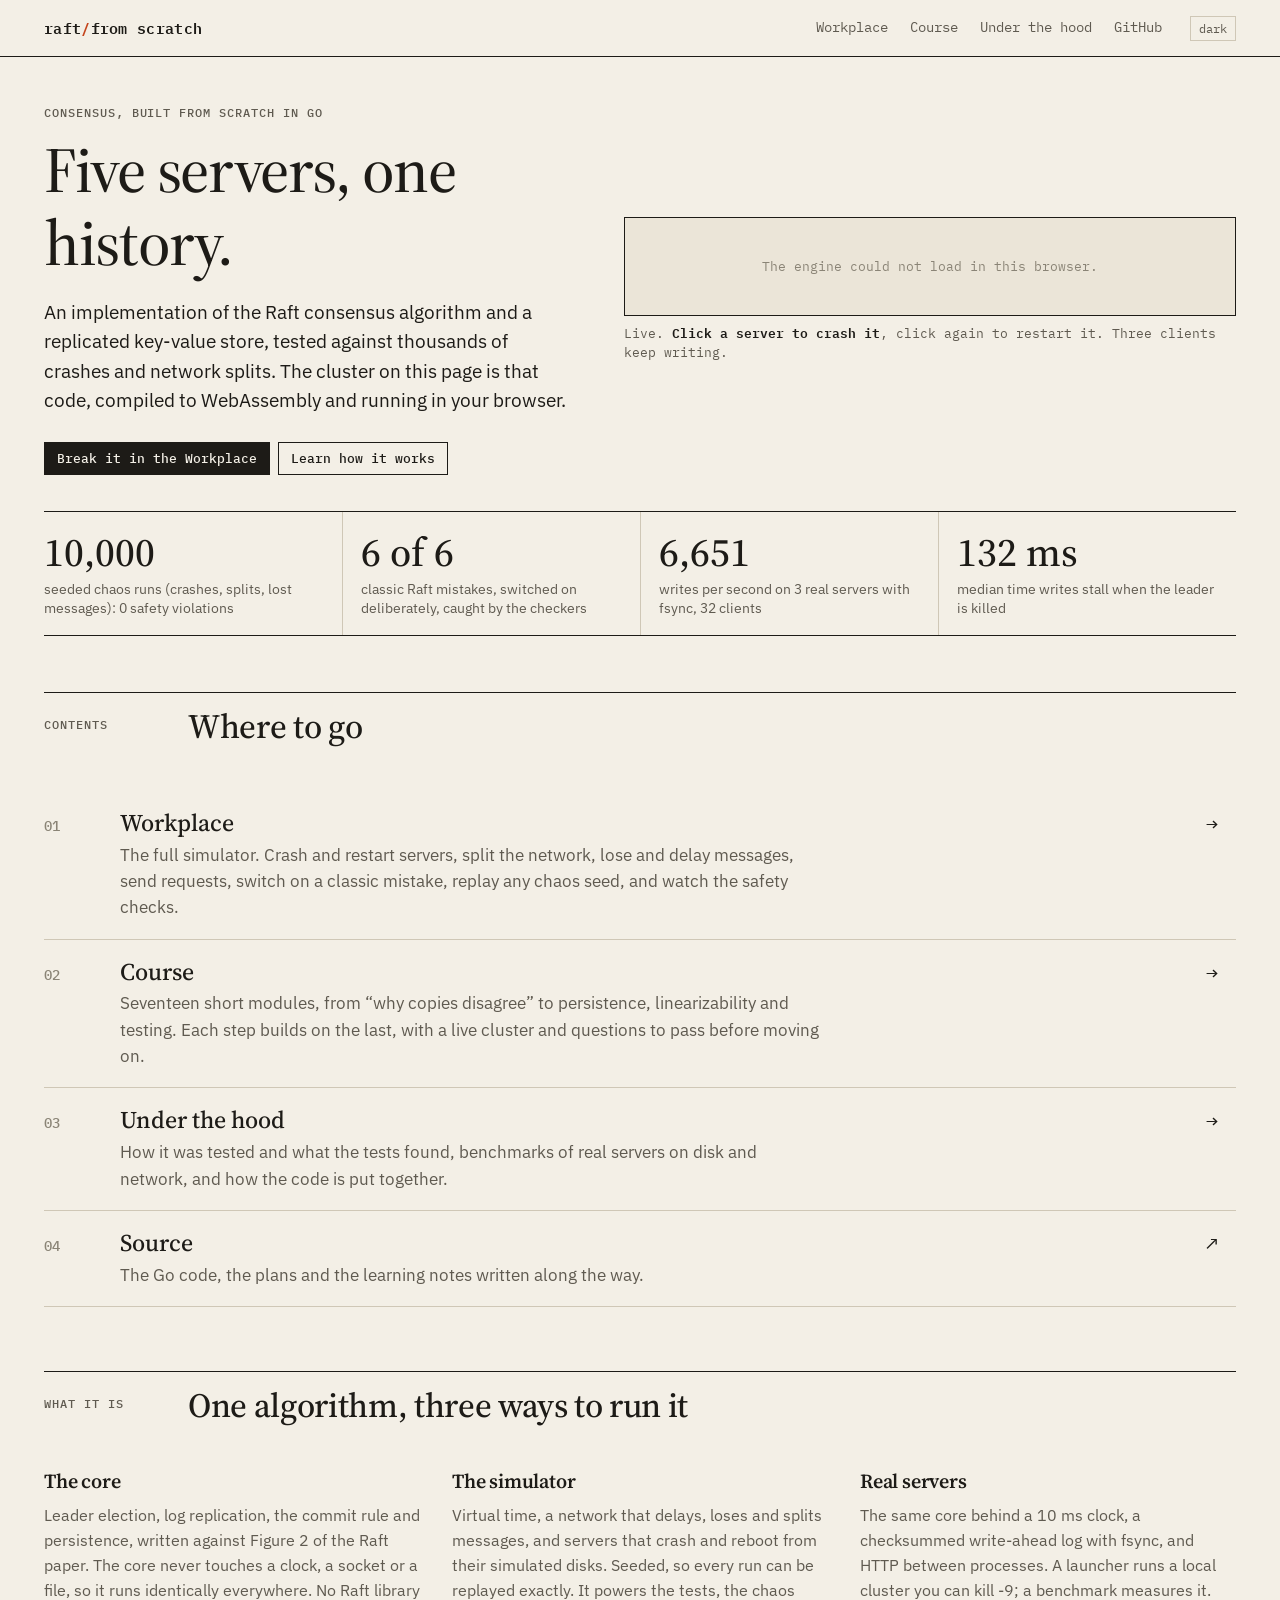
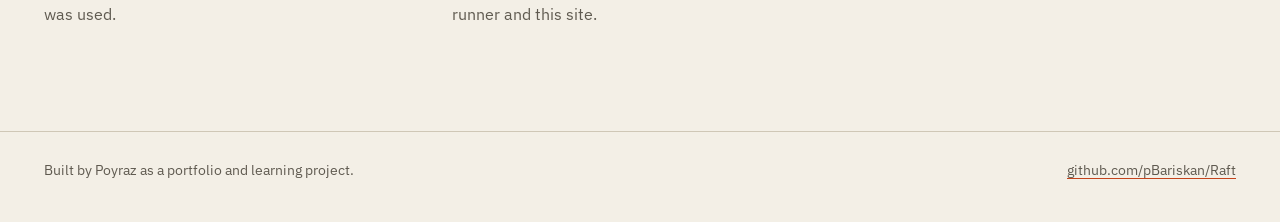
==== web/index.html @ 696c4feb "feat(web): add the Course, landing page and Under the hood 17 cumulative modules with engine-driven " ====
<!doctype html>
<html lang="en">
<head>
<meta charset="utf-8">
<meta name="viewport" content="width=device-width, initial-scale=1">
<title>Raft, built from scratch</title>
<meta name="description" content="A from-scratch implementation of the Raft consensus algorithm and a replicated key-value store in Go. Break a live cluster in your browser, or learn how it works step by step.">
<link rel="preconnect" href="https://fonts.googleapis.com">
<link rel="preconnect" href="https://fonts.gstatic.com" crossorigin>
<link href="https://fonts.googleapis.com/css2?family=IBM+Plex+Mono:wght@400;500;600&family=IBM+Plex+Sans:ital,wght@0,400;0,500;0,600;1,400&family=Source+Serif+4:opsz,wght@8..60,500;8..60,600&display=swap" rel="stylesheet">
<link rel="stylesheet" href="css/site.css">
<link rel="stylesheet" href="css/pages.css">
</head>
<body>
<header class="masthead"><div class="wrap">
  <a class="brand" href="./">raft<span>/</span><em>from scratch</em></a>
  <nav class="nav">
    <a href="workplace.html">Workplace</a>
    <a href="course.html">Course</a>
    <a href="under-the-hood.html">Under the hood</a>
    <a class="gh" href="https://github.com/pBariskan/Raft">GitHub</a>
  </nav>
  <button class="theme-toggle" type="button">dark</button>
</div></header>

<main class="wrap">
  <section class="hero">
    <div class="hero-text">
      <p class="label">Consensus, built from scratch in Go</p>
      <h1>Five servers, one history.</h1>
      <p class="lede">An implementation of the Raft consensus algorithm and a replicated key-value store, tested
        against thousands of crashes and network splits. The cluster on this page is that code, compiled to
        WebAssembly and running in your browser.</p>
      <div class="btn-row">
        <a class="btn primary" href="workplace.html">Break it in the Workplace</a>
        <a class="btn" href="course.html">Learn how it works</a>
      </div>
    </div>
    <figure class="hero-fig">
      <div class="figure" id="hero"><div class="loading">Starting five servers…</div></div>
      <figcaption>Live. <b>Click a server to crash it</b>, click again to restart it. Three clients keep writing.
        <span id="hero-status"></span></figcaption>
    </figure>
  </section>

  <section class="facts" id="facts" aria-label="Results from real runs"></section>

  <section class="section">
    <div class="section-head"><p class="label">Contents</p><h2>Where to go</h2></div>
    <ol class="contents">
      <li><a href="workplace.html"><span class="n">01</span><span><b>Workplace</b>The full simulator. Crash and restart
        servers, split the network, lose and delay messages, send requests, switch on a classic mistake, replay any
        chaos seed, and watch the safety checks.</span><span class="go">→</span></a></li>
      <li><a href="course.html"><span class="n">02</span><span><b>Course</b>Seventeen short modules, from “why copies
        disagree” to persistence, linearizability and testing. Each step builds on the last, with a live cluster and
        questions to pass before moving on.</span><span class="go">→</span></a></li>
      <li><a href="under-the-hood.html"><span class="n">03</span><span><b>Under the hood</b>How it was tested and
        what the tests found, benchmarks of real servers on disk and network, and how the code is put
        together.</span><span class="go">→</span></a></li>
      <li><a href="https://github.com/pBariskan/Raft"><span class="n">04</span><span><b>Source</b>The Go code, the plans
        and the learning notes written along the way.</span><span class="go">↗</span></a></li>
    </ol>
  </section>

  <section class="section">
    <div class="section-head"><p class="label">What it is</p><h2>One algorithm, three ways to run it</h2></div>
    <div class="cols3">
      <div><h3>The core</h3><p>Leader election, log replication, the commit rule and persistence, written against
        Figure 2 of the Raft paper. The core never touches a clock, a socket or a file, so it runs identically
        everywhere. No Raft library was used.</p></div>
      <div><h3>The simulator</h3><p>Virtual time, a network that delays, loses and splits messages, and servers that
        crash and reboot from their simulated disks. Seeded, so every run can be replayed exactly. It powers the
        tests, the chaos runner and this site.</p></div>
      <div><h3>Real servers</h3><p>The same core behind a 10 ms clock, a checksummed write-ahead log with fsync, and
        HTTP between processes. A launcher runs a local cluster you can kill -9; a benchmark measures it.</p></div>
    </div>
  </section>
</main>

<footer class="footer"><div class="wrap">
  <span>Built by Poyraz as a portfolio and learning project.</span>
  <a href="https://github.com/pBariskan/Raft">github.com/pBariskan/Raft</a>
</div></footer>
<script type="module" src="js/home.js"></script>
</body>
</html>
---- web/css/site.css ----
/* Raft — site styles. Design notes: docs/design.md */

:root {
  --paper: #f3efe6;
  --paper-2: #ebe5d8;
  --paper-3: #e2dbcb;
  --ink: #1d1b17;
  --ink-2: #5f5a50;
  --ink-3: #8a8476;
  --rule: #cfc7b6;
  --signal: #c4441c;
  --signal-soft: #f0d5c8;
  --wire: #1f5f74;
  --wire-soft: #cfe0e4;
  --client: #a87400;
  --client-soft: #efdfb8;
  --ok: #2f6b3a;
  --ok-soft: #d3e4d2;
  --c1: #1c6aa0;
  --c2: #c4441c;
  --t1: #c9b98f; --t2: #9fb8a4; --t3: #c7a3a0; --t4: #a7b2c9;
  --t5: #d0b07a; --t6: #b3a6c4; --t7: #9fc0bf; --t8: #c4b2a0;
  --serif: "Source Serif 4", "Iowan Old Style", Georgia, serif;
  --sans: "IBM Plex Sans", "Helvetica Neue", Arial, sans-serif;
  --mono: "IBM Plex Mono", ui-monospace, "SF Mono", Menlo, Consolas, monospace;
  --gutter: 24px;
  color-scheme: light;
}

@media (prefers-color-scheme: dark) {
  :root:not([data-theme="light"]) {
    --paper: #15140f; --paper-2: #1d1c16; --paper-3: #26241d;
    --ink: #ece6d8; --ink-2: #a59f90; --ink-3: #7a7466; --rule: #38352b;
    --signal: #ec6a3f; --signal-soft: #4a2416;
    --wire: #5fb0c9; --wire-soft: #173842;
    --client: #e0a530; --client-soft: #3f300c;
    --ok: #78bf84; --ok-soft: #1b3520;
    --c1: #3f95d0; --c2: #e0602f;
    --t1: #6d6040; --t2: #4b6552; --t3: #6f4946; --t4: #4b5671;
    --t5: #77602f; --t6: #5d5070; --t7: #44696a; --t8: #6b5946;
    color-scheme: dark;
  }
}
:root[data-theme="dark"] {
  --paper: #15140f; --paper-2: #1d1c16; --paper-3: #26241d;
  --ink: #ece6d8; --ink-2: #a59f90; --ink-3: #7a7466; --rule: #38352b;
  --signal: #ec6a3f; --signal-soft: #4a2416;
  --wire: #5fb0c9; --wire-soft: #173842;
  --client: #e0a530; --client-soft: #3f300c;
  --ok: #78bf84; --ok-soft: #1b3520;
  --c1: #3f95d0; --c2: #e0602f;
  --t1: #6d6040; --t2: #4b6552; --t3: #6f4946; --t4: #4b5671;
  --t5: #77602f; --t6: #5d5070; --t7: #44696a; --t8: #6b5946;
  color-scheme: dark;
}

*, *::before, *::after { box-sizing: border-box; }
html { -webkit-text-size-adjust: 100%; }
body {
  margin: 0;
  background: var(--paper);
  color: var(--ink);
  font: 17px/1.55 var(--sans);
  font-feature-settings: "kern", "liga";
}
img, svg { display: block; max-width: 100%; }
a { color: inherit; text-decoration-color: var(--signal); text-decoration-thickness: 1px; text-underline-offset: 3px; }
a:hover { color: var(--signal); }
:focus-visible { outline: 2px solid var(--signal); outline-offset: 2px; }
::selection { background: var(--signal-soft); }

h1, h2, h3, h4 { font-family: var(--serif); font-weight: 600; line-height: 1.15; margin: 0 0 .5em; letter-spacing: -0.01em; }
h1 { font-size: clamp(36px, 6vw, 64px); font-weight: 500; letter-spacing: -0.02em; }
h2 { font-size: clamp(26px, 3.4vw, 34px); font-weight: 500; }
h3 { font-size: 22px; }
h4 { font-size: 18px; }
p { margin: 0 0 1em; max-width: 68ch; }
code, kbd, .mono { font-family: var(--mono); font-size: .88em; }
code { background: var(--paper-2); padding: 0 .3em; border: 1px solid var(--rule); }
small, .small { font-size: 14px; }
.muted { color: var(--ink-2); }
.label {
  font: 500 12px/1.3 var(--mono);
  letter-spacing: .08em;
  text-transform: uppercase;
  color: var(--ink-2);
}
hr { border: 0; border-top: 1px solid var(--rule); margin: 32px 0; }

/* ---------- page frame ---------- */

.wrap { max-width: 1240px; margin: 0 auto; padding: 0 var(--gutter); }
.masthead {
  border-bottom: 1px solid var(--ink);
  background: var(--paper);
  position: sticky; top: 0; z-index: 20;
}
.masthead .wrap { display: flex; align-items: center; gap: 28px; height: 56px; }
.brand { font: 600 15px var(--mono); text-decoration: none; letter-spacing: .02em; white-space: nowrap; }
.brand span { color: var(--signal); }
.brand em { font-style: normal; }
.nav { display: flex; gap: 22px; margin-left: auto; font: 14px var(--mono); }
.nav a { text-decoration: none; color: var(--ink-2); padding: 4px 0; border-bottom: 2px solid transparent; }
.nav a:hover { color: var(--ink); }
.nav a[aria-current="page"] { color: var(--ink); border-bottom-color: var(--signal); }
.theme-toggle { background: none; border: 1px solid var(--rule); color: var(--ink-2); font: 12px var(--mono); padding: 4px 8px; cursor: pointer; }
@media (max-width: 720px) {
  .masthead .wrap { gap: 14px; }
  .nav { gap: 14px; font-size: 13px; }
  .nav .gh { display: none; }
  .theme-toggle { display: none; }
}
@media (max-width: 480px) { .nav { gap: 12px; font-size: 12.5px; } .brand em { display: none; } }

.footer { border-top: 1px solid var(--rule); margin-top: 80px; padding: 28px 0 40px; color: var(--ink-2); font-size: 14px; }
.footer .wrap { display: flex; gap: 24px; flex-wrap: wrap; justify-content: space-between; }

.section { padding: 56px 0 8px; }
.section-head { display: grid; grid-template-columns: 120px 1fr; gap: 0 24px; margin-bottom: 28px; border-top: 1px solid var(--ink); padding-top: 14px; }
.section-head .label { padding-top: 10px; }
@media (max-width: 720px) { .section-head { grid-template-columns: 1fr; } .section-head .label { padding: 0 0 6px; } }

/* ---------- controls ---------- */

.btn {
  display: inline-flex; align-items: center; gap: 8px;
  font: 500 13px/1 var(--mono);
  padding: 9px 12px;
  border: 1px solid var(--ink);
  background: var(--paper);
  color: var(--ink);
  cursor: pointer;
  text-decoration: none;
  border-radius: 0;
  white-space: nowrap;
}
.btn:hover { background: var(--paper-2); color: var(--ink); }
.btn.primary { background: var(--ink); color: var(--paper); }
.btn.primary:hover { background: var(--signal); border-color: var(--signal); color: #fff; }
.btn.danger { border-color: var(--signal); color: var(--signal); }
.btn.danger:hover { background: var(--signal); color: #fff; }
.btn.small { padding: 6px 9px; font-size: 12px; }
.btn[disabled] { opacity: .45; cursor: not-allowed; }
.btn[aria-pressed="true"] { background: var(--ink); color: var(--paper); }
.btn-row { display: flex; flex-wrap: wrap; gap: 8px; }

input[type="text"], input[type="number"], select {
  font: 14px var(--mono);
  color: var(--ink);
  background: var(--paper);
  border: 1px solid var(--rule);
  border-bottom-color: var(--ink-2);
  padding: 7px 8px;
  border-radius: 0;
  min-width: 0;
}
input[type="range"] { accent-color: var(--signal); width: 100%; }
label.field { display: grid; gap: 4px; font: 12px var(--mono); color: var(--ink-2); }
label.check { display: flex; gap: 8px; align-items: baseline; font-size: 14px; cursor: pointer; }
label.check input { accent-color: var(--signal); }

/* ---------- figures ---------- */

figure { margin: 0; }
.figure { border: 1px solid var(--ink); background: var(--paper-2); position: relative; }
figcaption, .caption { font: 13px/1.5 var(--mono); color: var(--ink-2); padding: 8px 0 0; }
figcaption b, .caption b { color: var(--ink); font-weight: 600; }

/* ---------- the cluster drawing ---------- */

.cluster { width: 100%; height: auto; user-select: none; -webkit-user-select: none; touch-action: manipulation; }
.cluster text { font-family: var(--mono); fill: var(--ink); }
.cluster .node { cursor: default; }
.cluster.interactive .node { cursor: pointer; }
.cluster .node rect.box { fill: var(--paper); stroke: var(--ink); stroke-width: 1.2; }
.cluster .node .name { font-size: 15px; font-weight: 600; }
.cluster .node .role { font-size: 9.5px; letter-spacing: .08em; fill: var(--ink-2); }
.cluster .node .term { font-size: 11px; fill: var(--ink-2); }
.cluster .node .vote { font-size: 10px; fill: var(--signal); }
.cluster .node .timer-bg { fill: var(--paper-3); }
.cluster .node .timer { fill: var(--ink-3); transition: width .12s linear; }
.cluster .node.leader rect.box { fill: var(--ink); stroke: var(--ink); }
.cluster .node.leader text { fill: var(--paper); }
.cluster .node.leader .role { fill: var(--paper); opacity: .8; }
.cluster .node.leader .timer-bg, .cluster .node.leader .timer { display: none; }
.cluster .node.candidate rect.box { stroke: var(--signal); stroke-width: 2.4; fill: var(--signal-soft); }
.cluster .node.candidate .role { fill: var(--signal); }
.cluster .node.candidate .timer { fill: var(--signal); }
.cluster .node.down rect.box { fill: url(#hatch); stroke: var(--ink-3); stroke-dasharray: 4 3; }
.cluster .node.down text { fill: var(--ink-3); }
.cluster .node.down .timer-bg, .cluster .node.down .timer, .cluster .node.down .vote { display: none; }
.cluster .node.selected rect.box { stroke: var(--signal); stroke-width: 2.4; }
.cluster .node.marked .mark { display: block; }
.cluster .node .mark { display: none; fill: var(--signal); }
.cluster .node-g { transition: transform .45s cubic-bezier(.3,.7,.3,1); }
.cluster .fault { stroke: var(--signal); stroke-width: 1.5; stroke-dasharray: 2 5; }
.cluster .fault-label { font-size: 10px; fill: var(--signal); letter-spacing: .08em; }
.cluster .island { fill: none; stroke: var(--rule); stroke-dasharray: 3 4; }
.cluster .vote-msg { fill: var(--signal); }
.cluster .vote-msg.hollow { fill: var(--paper); stroke: var(--signal); stroke-width: 1.5; }
.cluster .app-msg { fill: var(--wire); }
.cluster .app-msg.heartbeat { fill: var(--paper); stroke: var(--wire); stroke-width: 1.2; }
.cluster .app-msg.hollow { fill: var(--paper); stroke: var(--signal); stroke-width: 1.5; }
.cluster .msg-count { font-size: 9px; fill: var(--wire); font-weight: 600; }
.cluster .client-msg { fill: var(--client); }
.cluster .client-msg.hollow { fill: var(--paper); stroke: var(--client); stroke-width: 1.5; }
.cluster .puff { stroke: var(--signal); stroke-width: 1.6; fill: none; }
.cluster .client rect { fill: var(--paper); stroke: var(--client); stroke-width: 1.2; }
.cluster .client.busy rect { fill: var(--client-soft); }
.cluster .client text { font-size: 11px; fill: var(--ink); }
.cluster .client .cmd { font-size: 9.5px; fill: var(--ink-2); }
.cluster .tick-label { font-size: 11px; fill: var(--ink-3); }

.legend { display: flex; flex-wrap: wrap; gap: 6px 16px; font: 12px var(--mono); color: var(--ink-2); padding: 10px 12px; border-top: 1px solid var(--rule); }
.legend i { display: inline-block; width: 9px; height: 9px; margin-right: 6px; vertical-align: -1px; }
.legend .l-vote { background: var(--signal); border-radius: 50%; }
.legend .l-app { background: var(--wire); }
.legend .l-hb { border: 1.2px solid var(--wire); }
.legend .l-client { background: var(--client); transform: rotate(45deg) scale(.85); }
.legend .l-lost { color: var(--signal); font-style: normal; width: auto; height: auto; margin-right: 4px; }

/* ---------- logs ---------- */

.logs { overflow-x: auto; }
.log-grid { display: inline-grid; justify-content: start; gap: 2px; font: 11px var(--mono); min-width: max-content; }
.log-grid .hd { color: var(--ink-3); text-align: center; font-size: 10px; }
.log-grid .who { padding-right: 8px; color: var(--ink); font-weight: 600; display: flex; align-items: center; gap: 6px; white-space: nowrap; }
.log-grid .who.down { color: var(--ink-3); text-decoration: line-through; }
.log-grid .cell {
  width: 30px; height: 26px; display: flex; align-items: center; justify-content: center;
  border: 1px solid var(--ink); color: var(--ink); position: relative; cursor: default;
}
.log-grid .cell.empty { border: 1px dotted var(--rule); }
.log-grid .cell.unc { border-style: dashed; background-image: repeating-linear-gradient(135deg, transparent 0 4px, rgba(127,127,127,.22) 4px 5px) !important; }
.log-grid .cell.data::after { content: ""; position: absolute; right: 2px; top: 2px; width: 4px; height: 4px; background: var(--ink); }
.log-grid .cell.noop::after { content: ""; position: absolute; right: 2px; top: 2px; width: 4px; height: 4px; border: 1px solid var(--ink-2); }
.log-grid .ellipsis { color: var(--ink-3); display: flex; align-items: center; }
.term-1 { background: var(--t1); } .term-2 { background: var(--t2); } .term-3 { background: var(--t3); } .term-4 { background: var(--t4); }
.term-5 { background: var(--t5); } .term-6 { background: var(--t6); } .term-7 { background: var(--t7); } .term-0 { background: var(--t8); }

/* ---------- event feed ---------- */

.feed { font: 12.5px/1.45 var(--mono); max-height: 320px; overflow-y: auto; border-top: 1px solid var(--rule); }
.feed div { padding: 3px 0; border-bottom: 1px dotted var(--rule); display: grid; grid-template-columns: 52px 1fr; gap: 8px; }
.feed .t { color: var(--ink-3); text-align: right; }
.feed .ev-role b, .feed .ev-violation { color: var(--signal); }
.feed .ev-commit { color: var(--wire); }
.feed .ev-call, .feed .ev-return { color: var(--client); }
.feed .ev-lost, .feed .ev-dropped { color: var(--ink-3); }
.feed .ev-violation { font-weight: 600; }
.feed:empty::before { content: "Nothing yet."; color: var(--ink-3); display: block; padding: 6px 0; }

/* ---------- panels ---------- */

.panel { border-top: 1px solid var(--ink); padding: 12px 0 18px; }
.panel h3 { font: 600 12px/1.3 var(--mono); letter-spacing: .08em; text-transform: uppercase; margin: 0 0 10px; color: var(--ink); }
.panel .row { display: flex; gap: 8px; align-items: end; flex-wrap: wrap; margin-bottom: 8px; }
.panel .grid2 { display: grid; grid-template-columns: 1fr 1fr; gap: 10px; }
.kv { display: grid; grid-template-columns: auto 1fr; gap: 2px 12px; font: 13px var(--mono); }
.kv dt { color: var(--ink-2); }
.kv dd { margin: 0; }

.check-list { list-style: none; padding: 0; margin: 0; font: 13px var(--mono); }
.check-list li { display: flex; justify-content: space-between; gap: 12px; padding: 5px 0; border-bottom: 1px dotted var(--rule); }
.state-ok { color: var(--ok); }
.state-bad { color: var(--signal); font-weight: 600; }
.state-wait { color: var(--ink-3); }

.notice { border-left: 3px solid var(--signal); background: var(--signal-soft); padding: 10px 14px; font-size: 15px; margin: 0 0 16px; }
.notice.calm { border-left-color: var(--wire); background: var(--wire-soft); }

/* ---------- tables ---------- */

table.data { border-collapse: collapse; width: 100%; font: 14px var(--mono); }
table.data th { text-align: left; font-weight: 500; color: var(--ink-2); font-size: 12px; letter-spacing: .05em; text-transform: uppercase; border-bottom: 1px solid var(--ink); padding: 6px 10px 6px 0; }
table.data td { border-bottom: 1px solid var(--rule); padding: 8px 10px 8px 0; vertical-align: top; }
table.data td.num, table.data th.num { text-align: right; font-variant-numeric: tabular-nums; white-space: nowrap; }
.table-scroll { overflow-x: auto; }

/* ---------- utilities ---------- */

.loading { font: 13px var(--mono); color: var(--ink-3); padding: 40px; text-align: center; }
.sr-only { position: absolute; width: 1px; height: 1px; overflow: hidden; clip: rect(0 0 0 0); white-space: nowrap; }
.stack > * + * { margin-top: 12px; }
---- web/css/pages.css ----
.hero { display: grid; grid-template-columns: minmax(0, 1fr) minmax(0, 1.15fr); gap: 48px; align-items: center; padding: 48px 0 36px; }
.hero h1 { margin: 10px 0 18px; }
.lede { font-size: 19px; line-height: 1.55; color: var(--ink); margin-bottom: 26px; }
.hero-fig figcaption { min-height: 3em; }
@media (max-width: 900px) { .hero { grid-template-columns: 1fr; gap: 24px; padding-top: 28px; } }

.facts { display: grid; grid-template-columns: repeat(4, minmax(0, 1fr)); border-top: 1px solid var(--ink); border-bottom: 1px solid var(--ink); }
.facts .fact { padding: 18px 18px 16px 0; }
.facts .fact + .fact { border-left: 1px solid var(--rule); padding-left: 18px; }
.facts .big { font: 500 clamp(28px, 3.4vw, 40px)/1.1 var(--serif); display: block; font-variant-numeric: tabular-nums; }
.facts .what { font-size: 14px; color: var(--ink-2); display: block; margin-top: 6px; line-height: 1.4; }
@media (max-width: 760px) {
  .facts { grid-template-columns: 1fr 1fr; }
  .facts .fact:nth-child(3) { border-left: 0; padding-left: 0; }
  .facts .fact:nth-child(n+3) { border-top: 1px solid var(--rule); }
}

.contents { list-style: none; padding: 0; margin: 0; }
.contents a { display: grid; grid-template-columns: 60px minmax(0, 1fr) 30px; gap: 16px; padding: 18px 0; border-bottom: 1px solid var(--rule); text-decoration: none; align-items: baseline; }
.contents a:hover { color: var(--ink); background: var(--paper-2); }
.contents a:hover .go { color: var(--signal); transform: translateX(4px); }
.contents .n { font: 500 14px var(--mono); color: var(--ink-3); }
.contents b { display: block; font: 500 24px/1.2 var(--serif); margin-bottom: 4px; }
.contents span span, .contents a > span:nth-child(2) { color: var(--ink-2); max-width: 70ch; }
.contents b { color: var(--ink); }
.contents .go { font: 20px var(--mono); transition: transform .15s; }

.cols3 { display: grid; grid-template-columns: repeat(3, minmax(0, 1fr)); gap: 32px; }
.cols3 h3 { font-size: 20px; }
.cols3 p { font-size: 16px; color: var(--ink-2); }
@media (max-width: 860px) { .cols3 { grid-template-columns: 1fr; gap: 8px; } }

/* under the hood */
.prose-col { max-width: 760px; }
.stats { display: grid; grid-template-columns: repeat(auto-fit, minmax(150px, 1fr)); border-top: 1px solid var(--rule); margin: 18px 0 26px; }
.stats div { padding: 14px 14px 12px 0; border-bottom: 1px solid var(--rule); }
.stats b { display: block; font: 500 28px/1.1 var(--serif); font-variant-numeric: tabular-nums; }
.stats span { font-size: 13px; color: var(--ink-2); }
.chart { position: relative; }
.chart svg text { font: 11px var(--mono); fill: var(--ink-2); }
.chart .grid line { stroke: var(--rule); stroke-width: 1; }
.chart .axis line { stroke: var(--ink-3); }
.chart .s1 { stroke: var(--c1); fill: var(--c1); }
.chart .s2 { stroke: var(--c2); fill: var(--c2); }
.chart path.line { fill: none; stroke-width: 2; }
.chart circle.pt { stroke: var(--paper); stroke-width: 2; }
.chart .hit { fill: transparent; stroke: none; cursor: crosshair; }
.chart .dlabel { font-weight: 600; }
.chart .med { stroke: var(--ink); stroke-width: 2; }
.tip { position: absolute; pointer-events: none; background: var(--ink); color: var(--paper); font: 12px/1.4 var(--mono); padding: 6px 8px; white-space: nowrap; transform: translate(-50%, calc(-100% - 10px)); display: none; z-index: 5; }
.chart-legend { display: flex; gap: 18px; font: 12px var(--mono); color: var(--ink-2); margin: 6px 0 8px; flex-wrap: wrap; }
.chart-legend i { display: inline-block; width: 14px; height: 2px; vertical-align: middle; margin-right: 6px; }
.two { display: grid; grid-template-columns: minmax(0, 1fr) minmax(0, 1fr); gap: 36px; }
@media (max-width: 860px) { .two { grid-template-columns: 1fr; } }
.story { border-top: 1px solid var(--rule); padding: 14px 0 4px; }
.story h3 { font-size: 19px; margin-bottom: 6px; }
.repo { font: 14px var(--mono); }
.repo dt { font-weight: 600; margin-top: 8px; }
.repo dd { margin: 2px 0 0 0; font-family: var(--sans); color: var(--ink-2); font-size: 15px; }
pre.cmd { font: 13px/1.6 var(--mono); background: var(--paper-2); border: 1px solid var(--rule); padding: 12px 14px; overflow-x: auto; }
.layers { display: grid; gap: 8px; margin: 14px 0 18px; font-size: 15px; }
.layer-row { display: grid; grid-template-columns: 1fr 1fr; gap: 8px; }
.layer { border: 1px solid var(--ink); padding: 10px 12px; background: var(--paper); }
.layer.core { background: var(--ink); color: var(--paper); }
.layer b { font-family: var(--mono); font-weight: 600; }
@media (max-width: 700px) { .layer-row { grid-template-columns: 1fr; } }
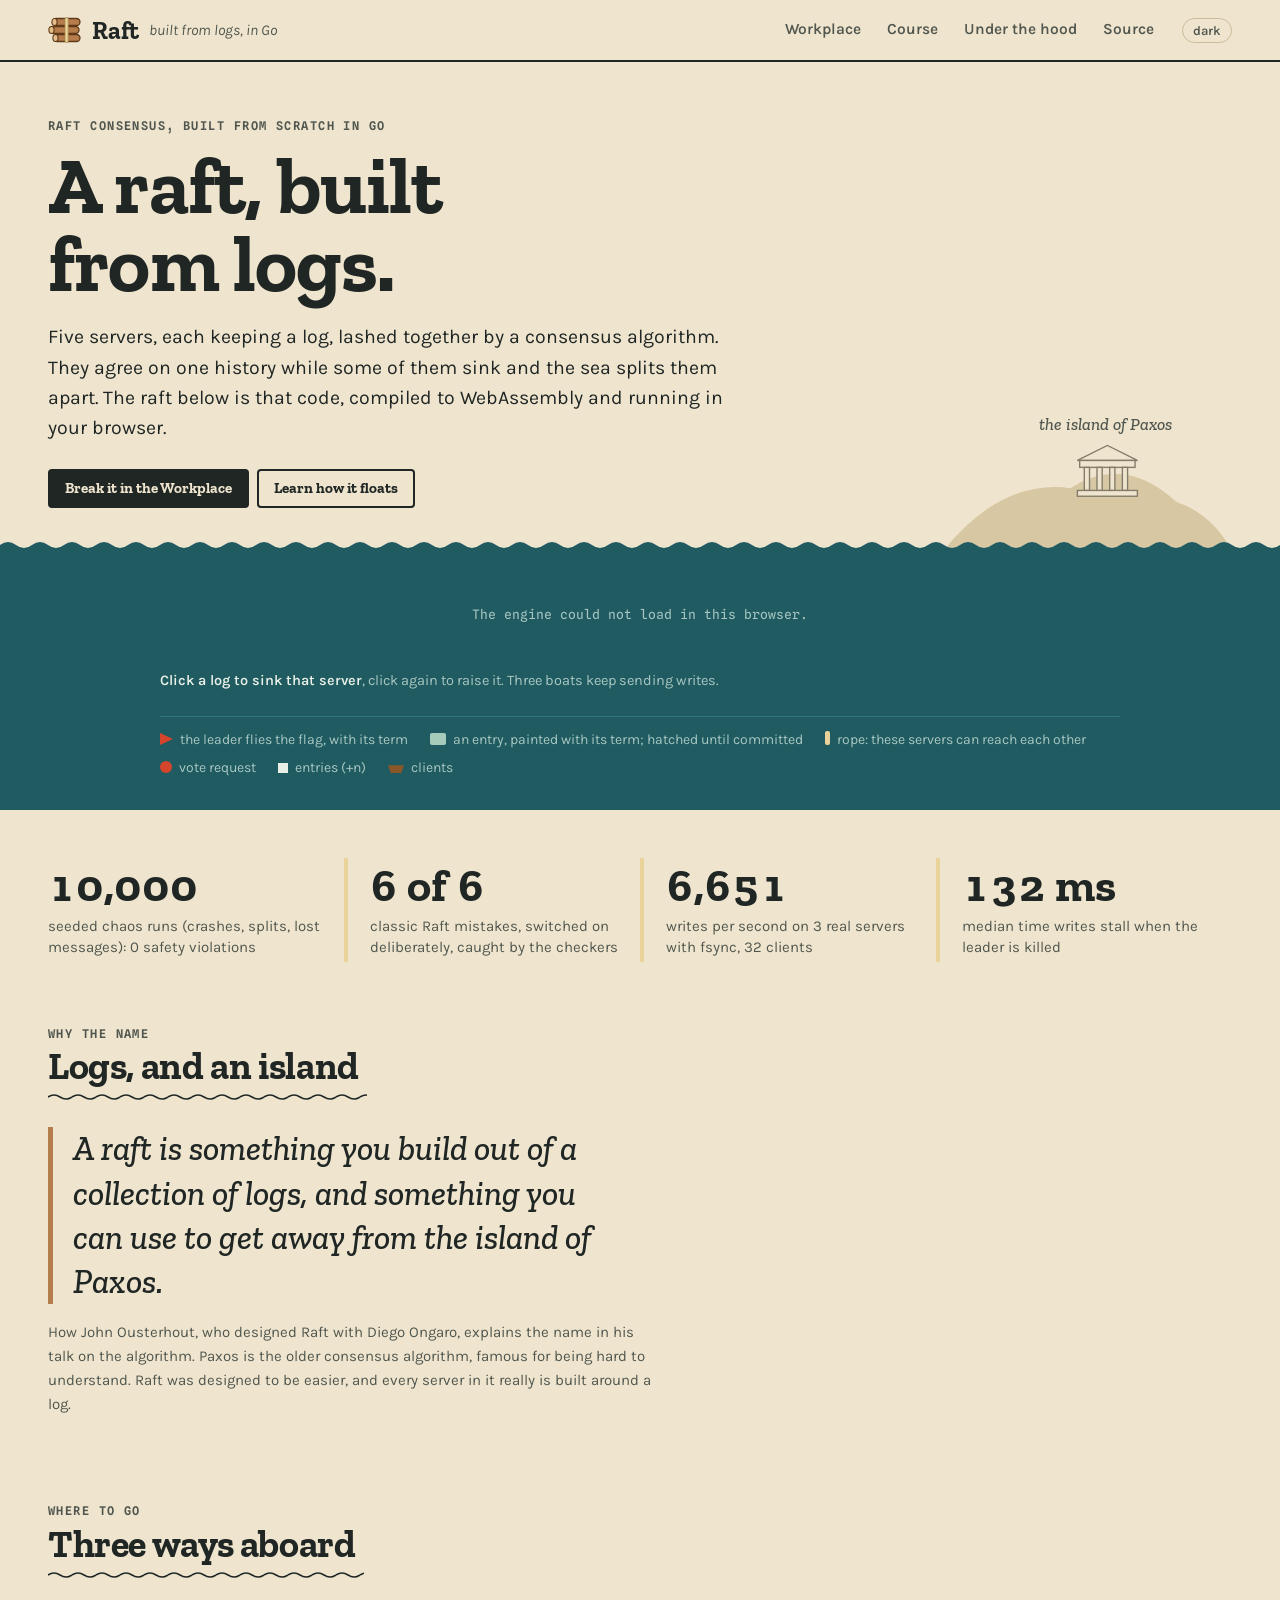
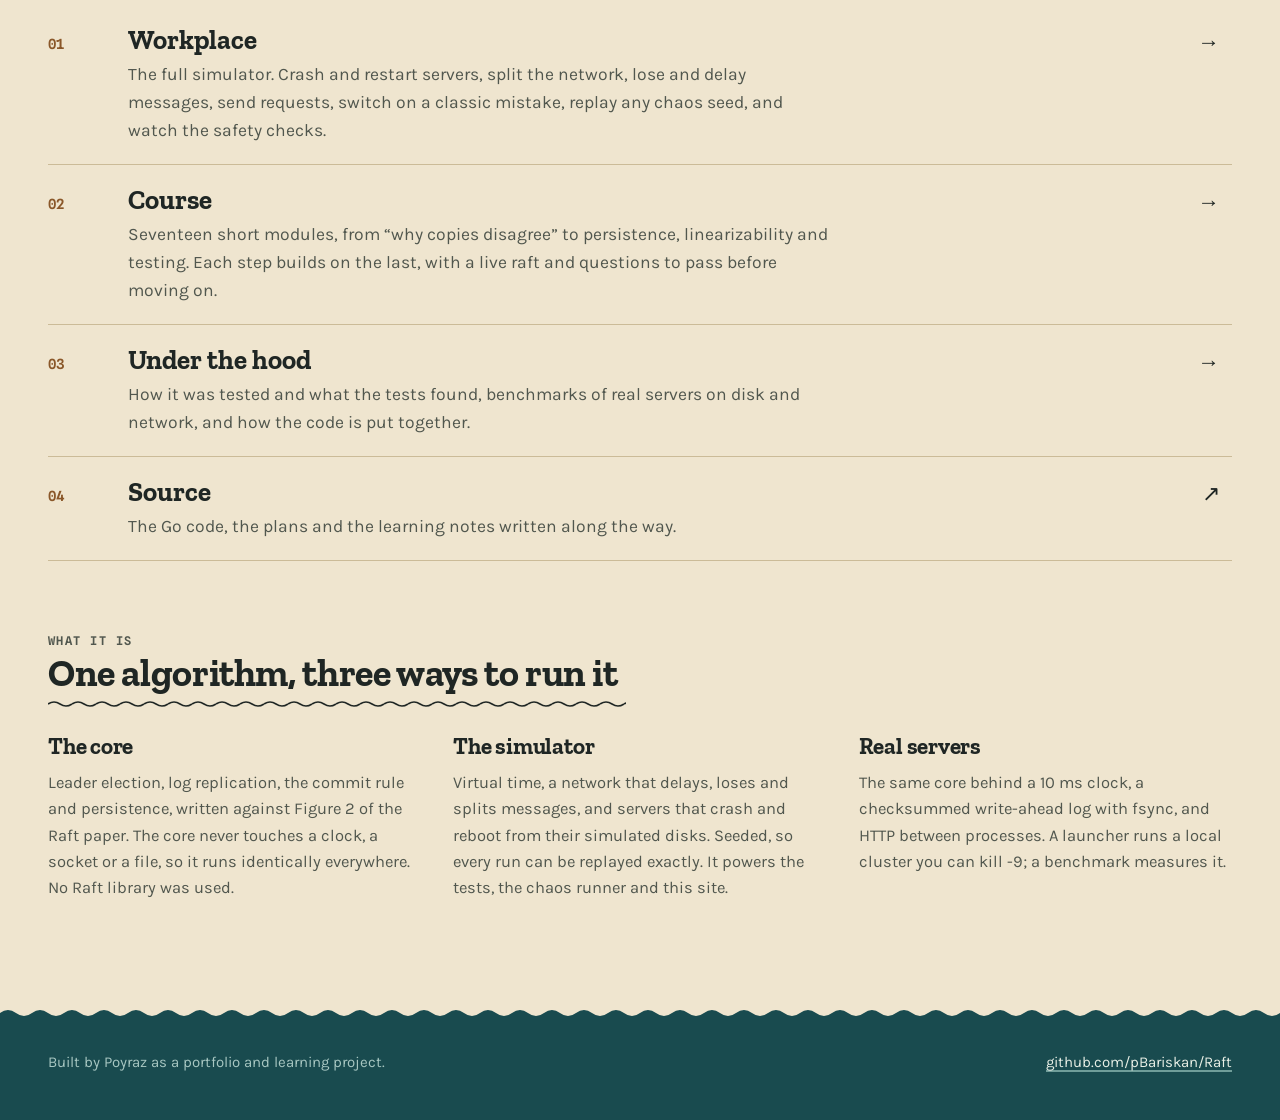
==== commit 8d7fed5c: "feat(web): redesign the site as a raft of logs Each server is drawn as a wooden log with its entries" ====
--- a/web/index.html
+++ b/web/index.html
@@ -7,74 +7,105 @@
 <meta name="description" content="A from-scratch implementation of the Raft consensus algorithm and a replicated key-value store in Go. Break a live cluster in your browser, or learn how it works step by step.">
 <link rel="preconnect" href="https://fonts.googleapis.com">
 <link rel="preconnect" href="https://fonts.gstatic.com" crossorigin>
-<link href="https://fonts.googleapis.com/css2?family=IBM+Plex+Mono:wght@400;500;600&family=IBM+Plex+Sans:ital,wght@0,400;0,500;0,600;1,400&family=Source+Serif+4:opsz,wght@8..60,500;8..60,600&display=swap" rel="stylesheet">
+<link href="https://fonts.googleapis.com/css2?family=Zilla+Slab:ital,wght@0,500;0,700;1,500&family=Karla:ital,wght@0,400;0,600;0,700;1,400&family=Spline+Sans+Mono:wght@400;600&display=swap" rel="stylesheet">
 <link rel="stylesheet" href="css/site.css">
 <link rel="stylesheet" href="css/pages.css">
 </head>
 <body>
 <header class="masthead"><div class="wrap">
-  <a class="brand" href="./">raft<span>/</span><em>from scratch</em></a>
+  <a class="brand" href="./"><svg viewBox="0 0 34 26" aria-hidden="true"><g fill="#b57d4b" stroke="#5f3a18" stroke-width="1.3"><rect x="5" y="1.5" width="27" height="7" rx="3.5"/><rect x="2" y="9.5" width="29" height="7" rx="3.5"/><rect x="6" y="17.5" width="26" height="7" rx="3.5"/></g><g fill="#e4be88" stroke="#5f3a18" stroke-width="1.1"><ellipse cx="6.5" cy="5" rx="2.6" ry="3.5"/><ellipse cx="3.5" cy="13" rx="2.6" ry="3.5"/><ellipse cx="7.5" cy="21" rx="2.6" ry="3.5"/></g><rect x="17" y="0.5" width="3.2" height="25" rx="1.6" fill="#ead39b" stroke="#a88a4a" stroke-width=".8"/></svg><b>Raft</b><em>built from logs, in Go</em></a>
   <nav class="nav">
     <a href="workplace.html">Workplace</a>
     <a href="course.html">Course</a>
     <a href="under-the-hood.html">Under the hood</a>
-    <a class="gh" href="https://github.com/pBariskan/Raft">GitHub</a>
+    <a class="gh" href="https://github.com/pBariskan/Raft">Source</a>
   </nav>
   <button class="theme-toggle" type="button">dark</button>
 </div></header>
 
-<main class="wrap">
-  <section class="hero">
-    <div class="hero-text">
-      <p class="label">Consensus, built from scratch in Go</p>
-      <h1>Five servers, one history.</h1>
-      <p class="lede">An implementation of the Raft consensus algorithm and a replicated key-value store, tested
-        against thousands of crashes and network splits. The cluster on this page is that code, compiled to
-        WebAssembly and running in your browser.</p>
-      <div class="btn-row">
-        <a class="btn primary" href="workplace.html">Break it in the Workplace</a>
-        <a class="btn" href="course.html">Learn how it works</a>
+<main>
+  <section class="shore">
+    <div class="wrap shore-in">
+      <div class="shore-copy">
+        <p class="label">Raft consensus, built from scratch in Go</p>
+        <h1>A raft, built from&nbsp;logs.</h1>
+        <p class="lede">Five servers, each keeping a log, lashed together by a consensus algorithm. They agree on one
+          history while some of them sink and the sea splits them apart. The raft below is that code, compiled to
+          WebAssembly and running in your browser.</p>
+        <div class="btn-row">
+          <a class="btn primary" href="workplace.html">Break it in the Workplace</a>
+          <a class="btn" href="course.html">Learn how it floats</a>
+        </div>
+      </div>
+      <svg class="paxos" viewBox="0 0 260 120" role="img" aria-label="The island of Paxos on the horizon">
+        <text x="150" y="16" text-anchor="middle">the island of Paxos</text>
+        <path class="hill" d="M10 120 q50 -62 110 -54 q46 -30 92 12 q30 10 48 42 z"/>
+        <g class="temple"><path d="M126 42 l26 -13 l26 13 z"/><rect x="128" y="42" width="48" height="6"/>
+          <rect x="132" y="48" width="4.5" height="20"/><rect x="143" y="48" width="4.5" height="20"/><rect x="154" y="48" width="4.5" height="20"/><rect x="165" y="48" width="4.5" height="20"/>
+          <rect x="126" y="68" width="52" height="5"/></g>
+      </svg>
+    </div>
+  </section>
+
+  <section class="sea-band" aria-label="Live cluster">
+    <div class="wrap">
+      <figure class="hero-fig">
+        <div class="figure" id="hero"><div class="loading">Launching five logs…</div></div>
+        <figcaption><b>Click a log to sink that server</b>, click again to raise it. Three boats keep sending writes.
+          <span id="hero-status"></span></figcaption>
+      </figure>
+      <div class="key">
+        <span><i class="k-flag"></i>the leader flies the flag, with its term</span>
+        <span><i class="k-seg"></i>an entry, painted with its term; hatched until committed</span>
+        <span><i class="k-rope"></i>rope: these servers can reach each other</span>
+        <span><i class="k-vote"></i>vote request</span><span><i class="k-app"></i>entries (+n)</span><span><i class="k-boat"></i>clients</span>
       </div>
     </div>
-    <figure class="hero-fig">
-      <div class="figure" id="hero"><div class="loading">Starting five servers…</div></div>
-      <figcaption>Live. <b>Click a server to crash it</b>, click again to restart it. Three clients keep writing.
-        <span id="hero-status"></span></figcaption>
-    </figure>
   </section>
 
-  <section class="facts" id="facts" aria-label="Results from real runs"></section>
+  <div class="wrap">
+    <section class="facts" id="facts" aria-label="Results from real runs"></section>
 
-  <section class="section">
-    <div class="section-head"><p class="label">Contents</p><h2>Where to go</h2></div>
-    <ol class="contents">
-      <li><a href="workplace.html"><span class="n">01</span><span><b>Workplace</b>The full simulator. Crash and restart
-        servers, split the network, lose and delay messages, send requests, switch on a classic mistake, replay any
-        chaos seed, and watch the safety checks.</span><span class="go">→</span></a></li>
-      <li><a href="course.html"><span class="n">02</span><span><b>Course</b>Seventeen short modules, from “why copies
-        disagree” to persistence, linearizability and testing. Each step builds on the last, with a live cluster and
-        questions to pass before moving on.</span><span class="go">→</span></a></li>
-      <li><a href="under-the-hood.html"><span class="n">03</span><span><b>Under the hood</b>How it was tested and
-        what the tests found, benchmarks of real servers on disk and network, and how the code is put
-        together.</span><span class="go">→</span></a></li>
-      <li><a href="https://github.com/pBariskan/Raft"><span class="n">04</span><span><b>Source</b>The Go code, the plans
-        and the learning notes written along the way.</span><span class="go">↗</span></a></li>
-    </ol>
-  </section>
+    <section class="section name-story">
+      <div class="section-head"><p class="label">Why the name</p><h2>Logs, and an island</h2></div>
+      <p class="big-quote">A raft is something you build out of a collection of logs, and something you can use to get away from
+        the island of Paxos.</p>
+      <p class="muted small">How John Ousterhout, who designed Raft with Diego Ongaro, explains the name in his talk on the algorithm.
+        Paxos is the older consensus algorithm, famous for being hard to understand. Raft was designed to be easier, and
+        every server in it really is built around a log.</p>
+    </section>
 
-  <section class="section">
-    <div class="section-head"><p class="label">What it is</p><h2>One algorithm, three ways to run it</h2></div>
-    <div class="cols3">
-      <div><h3>The core</h3><p>Leader election, log replication, the commit rule and persistence, written against
-        Figure 2 of the Raft paper. The core never touches a clock, a socket or a file, so it runs identically
-        everywhere. No Raft library was used.</p></div>
-      <div><h3>The simulator</h3><p>Virtual time, a network that delays, loses and splits messages, and servers that
-        crash and reboot from their simulated disks. Seeded, so every run can be replayed exactly. It powers the
-        tests, the chaos runner and this site.</p></div>
-      <div><h3>Real servers</h3><p>The same core behind a 10 ms clock, a checksummed write-ahead log with fsync, and
-        HTTP between processes. A launcher runs a local cluster you can kill -9; a benchmark measures it.</p></div>
-    </div>
-  </section>
+    <section class="section">
+      <div class="section-head"><p class="label">Where to go</p><h2>Three ways aboard</h2></div>
+      <ol class="contents">
+        <li><a href="workplace.html"><span class="n">01</span><span><b>Workplace</b>The full simulator. Crash and restart
+          servers, split the network, lose and delay messages, send requests, switch on a classic mistake, replay any
+          chaos seed, and watch the safety checks.</span><span class="go">→</span></a></li>
+        <li><a href="course.html"><span class="n">02</span><span><b>Course</b>Seventeen short modules, from “why copies
+          disagree” to persistence, linearizability and testing. Each step builds on the last, with a live raft and
+          questions to pass before moving on.</span><span class="go">→</span></a></li>
+        <li><a href="under-the-hood.html"><span class="n">03</span><span><b>Under the hood</b>How it was tested and
+          what the tests found, benchmarks of real servers on disk and network, and how the code is put
+          together.</span><span class="go">→</span></a></li>
+        <li><a href="https://github.com/pBariskan/Raft"><span class="n">04</span><span><b>Source</b>The Go code, the plans
+          and the learning notes written along the way.</span><span class="go">↗</span></a></li>
+      </ol>
+    </section>
+
+    <section class="section">
+      <div class="section-head"><p class="label">What it is</p><h2>One algorithm, three ways to run it</h2></div>
+      <div class="cols3">
+        <div><h3>The core</h3><p>Leader election, log replication, the commit rule and persistence, written against
+          Figure 2 of the Raft paper. The core never touches a clock, a socket or a file, so it runs identically
+          everywhere. No Raft library was used.</p></div>
+        <div><h3>The simulator</h3><p>Virtual time, a network that delays, loses and splits messages, and servers that
+          crash and reboot from their simulated disks. Seeded, so every run can be replayed exactly. It powers the
+          tests, the chaos runner and this site.</p></div>
+        <div><h3>Real servers</h3><p>The same core behind a 10 ms clock, a checksummed write-ahead log with fsync, and
+          HTTP between processes. A launcher runs a local cluster you can kill -9; a benchmark measures it.</p></div>
+      </div>
+    </section>
+  </div>
 </main>
 
 <footer class="footer"><div class="wrap">
--- a/web/css/site.css
+++ b/web/css/site.css
@@ -1,56 +1,59 @@
-/* Raft — site styles. Design notes: docs/design.md */
+/* Raft — site styles. Design notes: docs/design.md
+   A raft of logs: the page is the shore (sand), every live machine floats on the sea, each server is
+   a wooden log, rope lashes together the servers that can talk, the leader flies the flag. */
 
 :root {
-  --paper: #f3efe6;
-  --paper-2: #ebe5d8;
-  --paper-3: #e2dbcb;
-  --ink: #1d1b17;
-  --ink-2: #5f5a50;
-  --ink-3: #8a8476;
-  --rule: #cfc7b6;
-  --signal: #c4441c;
-  --signal-soft: #f0d5c8;
-  --wire: #1f5f74;
-  --wire-soft: #cfe0e4;
-  --client: #a87400;
-  --client-soft: #efdfb8;
-  --ok: #2f6b3a;
-  --ok-soft: #d3e4d2;
-  --c1: #1c6aa0;
-  --c2: #c4441c;
-  --t1: #c9b98f; --t2: #9fb8a4; --t3: #c7a3a0; --t4: #a7b2c9;
-  --t5: #d0b07a; --t6: #b3a6c4; --t7: #9fc0bf; --t8: #c4b2a0;
-  --serif: "Source Serif 4", "Iowan Old Style", Georgia, serif;
-  --sans: "IBM Plex Sans", "Helvetica Neue", Arial, sans-serif;
-  --mono: "IBM Plex Mono", ui-monospace, "SF Mono", Menlo, Consolas, monospace;
-  --gutter: 24px;
+  /* shore */
+  --paper: #efe5cf; --paper-2: #e6d9bc; --paper-3: #d8c7a3;
+  --ink: #1f2624; --ink-2: #51574e; --ink-3: #847c6a; --rule: #cbbb98;
+  /* meanings */
+  --signal: #b8381e; --signal-soft: #f0cdbd;   /* elections, alerts: the flag */
+  --wire: #1d5a5f; --wire-soft: #cfe0da;       /* replication: the sea */
+  --client: #7f5c0c; --client-soft: #efdfae;   /* clients: rope */
+  --ok: #2c6a3a; --ok-soft: #cfe2c6;
+  /* sea */
+  --sea: #1f5b60; --sea-2: #194b4f; --sea-3: #2f777c; --foam: #e8efe6; --foam-2: #a8c7c2; --foam-3: #6f9d99;
+  /* wood and rope */
+  --wood: #b57d4b; --wood-2: #8a5729; --wood-3: #5f3a18; --grain: #e4be88; --ring: #bb8b53;
+  --rope: #ead39b; --rope-2: #a88a4a; --flag: #d4452b;
+  --grey-log: #6a6a60; --grey-log-2: #45453f;
+  /* entries, painted on the logs by term */
+  --t1: #ecd6a6; --t2: #a6cbbb; --t3: #e8ae93; --t4: #b9c3e3; --t5: #edc06a; --t6: #cdb1d6; --t7: #b0d8cf; --t8: #e0c2a2;
+  --seg-ink: #2b1d0e;
+  /* charts (validated against the sand and the night page) */
+  --c1: #1f6aa5; --c2: #c8452a;
+  --display: "Zilla Slab", "Rockwell", Georgia, serif;
+  --sans: "Karla", "Helvetica Neue", Arial, sans-serif;
+  --mono: "Spline Sans Mono", ui-monospace, "SF Mono", Menlo, Consolas, monospace;
+  --wave-rule: url("data:image/svg+xml,%3Csvg xmlns='http://www.w3.org/2000/svg' width='24' height='8'%3E%3Cpath d='M0 4 q6 -4 12 0 t12 0' fill='none' stroke='%231f2624' stroke-width='1.6'/%3E%3C/svg%3E");
+  --gutter: 28px;
   color-scheme: light;
 }
 
 @media (prefers-color-scheme: dark) {
   :root:not([data-theme="light"]) {
-    --paper: #15140f; --paper-2: #1d1c16; --paper-3: #26241d;
-    --ink: #ece6d8; --ink-2: #a59f90; --ink-3: #7a7466; --rule: #38352b;
-    --signal: #ec6a3f; --signal-soft: #4a2416;
-    --wire: #5fb0c9; --wire-soft: #173842;
-    --client: #e0a530; --client-soft: #3f300c;
-    --ok: #78bf84; --ok-soft: #1b3520;
-    --c1: #3f95d0; --c2: #e0602f;
-    --t1: #6d6040; --t2: #4b6552; --t3: #6f4946; --t4: #4b5671;
-    --t5: #77602f; --t6: #5d5070; --t7: #44696a; --t8: #6b5946;
+    --paper: #0f1c1e; --paper-2: #152729; --paper-3: #1e3335;
+    --ink: #ece4d2; --ink-2: #a9b3aa; --ink-3: #74807a; --rule: #2a3e40;
+    --signal: #f0704f; --signal-soft: #4a2015;
+    --wire: #82c6c4; --wire-soft: #173c3e;
+    --client: #e6b84f; --client-soft: #3e300d;
+    --ok: #77c98d; --ok-soft: #173a22;
+    --sea: #123c40; --sea-2: #0c2d30; --sea-3: #1f585c;
+    --c1: #4a9ad8; --c2: #e8673f;
+    --wave-rule: url("data:image/svg+xml,%3Csvg xmlns='http://www.w3.org/2000/svg' width='24' height='8'%3E%3Cpath d='M0 4 q6 -4 12 0 t12 0' fill='none' stroke='%23ece4d2' stroke-width='1.6'/%3E%3C/svg%3E");
     color-scheme: dark;
   }
 }
 :root[data-theme="dark"] {
-  --paper: #15140f; --paper-2: #1d1c16; --paper-3: #26241d;
-  --ink: #ece6d8; --ink-2: #a59f90; --ink-3: #7a7466; --rule: #38352b;
-  --signal: #ec6a3f; --signal-soft: #4a2416;
-  --wire: #5fb0c9; --wire-soft: #173842;
-  --client: #e0a530; --client-soft: #3f300c;
-  --ok: #78bf84; --ok-soft: #1b3520;
-  --c1: #3f95d0; --c2: #e0602f;
-  --t1: #6d6040; --t2: #4b6552; --t3: #6f4946; --t4: #4b5671;
-  --t5: #77602f; --t6: #5d5070; --t7: #44696a; --t8: #6b5946;
+  --paper: #0f1c1e; --paper-2: #152729; --paper-3: #1e3335;
+  --ink: #ece4d2; --ink-2: #a9b3aa; --ink-3: #74807a; --rule: #2a3e40;
+  --signal: #f0704f; --signal-soft: #4a2015;
+  --wire: #82c6c4; --wire-soft: #173c3e;
+  --client: #e6b84f; --client-soft: #3e300d;
+  --ok: #77c98d; --ok-soft: #173a22;
+  --sea: #123c40; --sea-2: #0c2d30; --sea-3: #1f585c;
+  --c1: #4a9ad8; --c2: #e8673f;
+  --wave-rule: url("data:image/svg+xml,%3Csvg xmlns='http://www.w3.org/2000/svg' width='24' height='8'%3E%3Cpath d='M0 4 q6 -4 12 0 t12 0' fill='none' stroke='%23ece4d2' stroke-width='1.6'/%3E%3C/svg%3E");
   color-scheme: dark;
 }
 
@@ -60,86 +63,89 @@
   margin: 0;
   background: var(--paper);
   color: var(--ink);
-  font: 17px/1.55 var(--sans);
+  font: 17.5px/1.6 var(--sans);
   font-feature-settings: "kern", "liga";
 }
 img, svg { display: block; max-width: 100%; }
-a { color: inherit; text-decoration-color: var(--signal); text-decoration-thickness: 1px; text-underline-offset: 3px; }
-a:hover { color: var(--signal); }
-:focus-visible { outline: 2px solid var(--signal); outline-offset: 2px; }
-::selection { background: var(--signal-soft); }
-
-h1, h2, h3, h4 { font-family: var(--serif); font-weight: 600; line-height: 1.15; margin: 0 0 .5em; letter-spacing: -0.01em; }
-h1 { font-size: clamp(36px, 6vw, 64px); font-weight: 500; letter-spacing: -0.02em; }
-h2 { font-size: clamp(26px, 3.4vw, 34px); font-weight: 500; }
-h3 { font-size: 22px; }
-h4 { font-size: 18px; }
+a { color: inherit; text-decoration-color: var(--wood); text-decoration-thickness: 2px; text-underline-offset: 3px; }
+a:hover { color: var(--signal); text-decoration-color: var(--signal); }
+:focus-visible { outline: 2px solid var(--flag); outline-offset: 2px; }
+::selection { background: var(--rope); color: #1f2624; }
+
+h1, h2, h3, h4 { font-family: var(--display); font-weight: 700; line-height: 1.05; margin: 0 0 .5em; letter-spacing: -0.01em; }
+h1 { font-size: clamp(42px, 6.4vw, 80px); line-height: .98; }
+h2 { font-size: clamp(28px, 3.4vw, 38px); }
+h3 { font-size: 23px; }
+h4 { font-size: 19px; }
 p { margin: 0 0 1em; max-width: 68ch; }
-code, kbd, .mono { font-family: var(--mono); font-size: .88em; }
-code { background: var(--paper-2); padding: 0 .3em; border: 1px solid var(--rule); }
-small, .small { font-size: 14px; }
+b, strong { font-weight: 600; }
+code, kbd, .mono { font-family: var(--mono); font-size: .84em; }
+code { background: var(--paper-2); padding: .1em .35em; border-radius: 3px; }
+small, .small { font-size: 15px; }
 .muted { color: var(--ink-2); }
 .label {
-  font: 500 12px/1.3 var(--mono);
-  letter-spacing: .08em;
+  font: 600 12px/1.3 var(--mono);
+  letter-spacing: .12em;
   text-transform: uppercase;
   color: var(--ink-2);
 }
-hr { border: 0; border-top: 1px solid var(--rule); margin: 32px 0; }
+hr { border: 0; height: 8px; margin: 32px 0; background: var(--wave-rule) repeat-x left center; }
 
 /* ---------- page frame ---------- */
 
 .wrap { max-width: 1240px; margin: 0 auto; padding: 0 var(--gutter); }
-.masthead {
-  border-bottom: 1px solid var(--ink);
-  background: var(--paper);
-  position: sticky; top: 0; z-index: 20;
-}
-.masthead .wrap { display: flex; align-items: center; gap: 28px; height: 56px; }
-.brand { font: 600 15px var(--mono); text-decoration: none; letter-spacing: .02em; white-space: nowrap; }
-.brand span { color: var(--signal); }
-.brand em { font-style: normal; }
-.nav { display: flex; gap: 22px; margin-left: auto; font: 14px var(--mono); }
-.nav a { text-decoration: none; color: var(--ink-2); padding: 4px 0; border-bottom: 2px solid transparent; }
+.masthead { background: var(--paper); position: sticky; top: 0; z-index: 20; border-bottom: 2px solid var(--ink); }
+.masthead .wrap { display: flex; align-items: center; gap: 28px; height: 60px; }
+.brand { display: flex; align-items: center; gap: 10px; text-decoration: none; white-space: nowrap; }
+.brand svg { width: 34px; height: 26px; flex: none; }
+.brand b { font: 700 25px/1 var(--display); letter-spacing: -.01em; }
+.brand em { font: italic 400 15px var(--sans); color: var(--ink-2); }
+.brand:hover { color: var(--ink); }
+.nav { display: flex; gap: 26px; margin-left: auto; font: 600 15.5px var(--sans); }
+.nav a { text-decoration: none; color: var(--ink-2); padding: 6px 0; border-bottom: 3px solid transparent; }
 .nav a:hover { color: var(--ink); }
-.nav a[aria-current="page"] { color: var(--ink); border-bottom-color: var(--signal); }
-.theme-toggle { background: none; border: 1px solid var(--rule); color: var(--ink-2); font: 12px var(--mono); padding: 4px 8px; cursor: pointer; }
-@media (max-width: 720px) {
+.nav a[aria-current="page"] { color: var(--ink); border-bottom-color: var(--flag); }
+.theme-toggle { background: none; border: 1.5px solid var(--rule); color: var(--ink-2); font: 600 13px var(--sans); padding: 4px 10px; cursor: pointer; border-radius: 20px; }
+.theme-toggle:hover { color: var(--ink); border-color: var(--ink-2); }
+@media (max-width: 760px) {
   .masthead .wrap { gap: 14px; }
-  .nav { gap: 14px; font-size: 13px; }
+  .nav { gap: 14px; font-size: 14px; }
   .nav .gh { display: none; }
   .theme-toggle { display: none; }
-}
-@media (max-width: 480px) { .nav { gap: 12px; font-size: 12.5px; } .brand em { display: none; } }
-
-.footer { border-top: 1px solid var(--rule); margin-top: 80px; padding: 28px 0 40px; color: var(--ink-2); font-size: 14px; }
+  .brand em { display: none; }
+}
+@media (max-width: 400px) { .nav { gap: 11px; font-size: 13.5px; } .brand svg { display: none; } }
+
+.footer { background: var(--sea-2); color: var(--foam-2); margin-top: 90px; padding: 34px 0 46px; font-size: 15px; position: relative; }
+.footer::before { content: ""; position: absolute; left: 0; right: 0; top: -9px; height: 10px; background: var(--sea-2); -webkit-mask: url("data:image/svg+xml,%3Csvg xmlns='http://www.w3.org/2000/svg' width='32' height='10'%3E%3Cpath d='M0 10 V6 q8 -6 16 0 t16 0 V10 z'/%3E%3C/svg%3E") repeat-x; mask: url("data:image/svg+xml,%3Csvg xmlns='http://www.w3.org/2000/svg' width='32' height='10'%3E%3Cpath d='M0 10 V6 q8 -6 16 0 t16 0 V10 z'/%3E%3C/svg%3E") repeat-x; }
 .footer .wrap { display: flex; gap: 24px; flex-wrap: wrap; justify-content: space-between; }
-
-.section { padding: 56px 0 8px; }
-.section-head { display: grid; grid-template-columns: 120px 1fr; gap: 0 24px; margin-bottom: 28px; border-top: 1px solid var(--ink); padding-top: 14px; }
-.section-head .label { padding-top: 10px; }
-@media (max-width: 720px) { .section-head { grid-template-columns: 1fr; } .section-head .label { padding: 0 0 6px; } }
+.footer a { color: var(--foam); text-decoration-color: var(--foam-3); }
+
+.section { padding: 64px 0 8px; }
+.section-head { margin-bottom: 26px; }
+.section-head .label { margin: 0 0 6px; }
+.section-head h2 { margin: 0; padding: 0 8px 14px 0; background: var(--wave-rule) repeat-x left bottom / 24px 8px; max-width: max-content; }
 
 /* ---------- controls ---------- */
 
 .btn {
   display: inline-flex; align-items: center; gap: 8px;
-  font: 500 13px/1 var(--mono);
-  padding: 9px 12px;
-  border: 1px solid var(--ink);
-  background: var(--paper);
+  font: 700 15px/1 var(--display);
+  padding: 10px 15px;
+  border: 2px solid var(--ink);
+  border-radius: 4px;
+  background: transparent;
   color: var(--ink);
   cursor: pointer;
   text-decoration: none;
-  border-radius: 0;
   white-space: nowrap;
 }
 .btn:hover { background: var(--paper-2); color: var(--ink); }
 .btn.primary { background: var(--ink); color: var(--paper); }
-.btn.primary:hover { background: var(--signal); border-color: var(--signal); color: #fff; }
+.btn.primary:hover { background: var(--flag); border-color: var(--flag); color: #fff; }
 .btn.danger { border-color: var(--signal); color: var(--signal); }
 .btn.danger:hover { background: var(--signal); color: #fff; }
-.btn.small { padding: 6px 9px; font-size: 12px; }
+.btn.small { padding: 7px 10px; font-size: 13.5px; border-width: 1.5px; }
 .btn[disabled] { opacity: .45; cursor: not-allowed; }
 .btn[aria-pressed="true"] { background: var(--ink); color: var(--paper); }
 .btn-row { display: flex; flex-wrap: wrap; gap: 8px; }
@@ -147,101 +153,140 @@
 input[type="text"], input[type="number"], select {
   font: 14px var(--mono);
   color: var(--ink);
-  background: var(--paper);
-  border: 1px solid var(--rule);
+  background: var(--paper-2);
+  border: 1.5px solid var(--rule);
   border-bottom-color: var(--ink-2);
   padding: 7px 8px;
-  border-radius: 0;
+  border-radius: 4px;
   min-width: 0;
 }
-input[type="range"] { accent-color: var(--signal); width: 100%; }
-label.field { display: grid; gap: 4px; font: 12px var(--mono); color: var(--ink-2); }
-label.check { display: flex; gap: 8px; align-items: baseline; font-size: 14px; cursor: pointer; }
-label.check input { accent-color: var(--signal); }
-
-/* ---------- figures ---------- */
+input[type="range"] { accent-color: var(--wood-2); width: 100%; }
+label.field { display: grid; gap: 4px; font: 600 12px var(--mono); letter-spacing: .06em; color: var(--ink-2); }
+label.check { display: flex; gap: 8px; align-items: baseline; font-size: 15px; cursor: pointer; }
+label.check input { accent-color: var(--wood-2); }
+
+/* ---------- the sea (every live figure floats on it) ---------- */
 
 figure { margin: 0; }
-.figure { border: 1px solid var(--ink); background: var(--paper-2); position: relative; }
-figcaption, .caption { font: 13px/1.5 var(--mono); color: var(--ink-2); padding: 8px 0 0; }
+.figure { background: var(--sea); border-radius: 8px; position: relative; overflow: hidden; }
+figcaption, .caption { font: 14.5px/1.5 var(--sans); color: var(--ink-2); padding: 8px 0 0; }
 figcaption b, .caption b { color: var(--ink); font-weight: 600; }
 
-/* ---------- the cluster drawing ---------- */
+/* ---------- the raft (cluster drawing) ---------- */
 
 .cluster { width: 100%; height: auto; user-select: none; -webkit-user-select: none; touch-action: manipulation; }
-.cluster text { font-family: var(--mono); fill: var(--ink); }
+.cluster text { font-family: var(--mono); }
+.cluster .water { fill: var(--sea); }
+.cluster .waves path { fill: none; stroke: var(--sea-3); stroke-width: 2; stroke-linecap: round; }
+.cluster .tick-label { font-size: 11px; fill: var(--foam-3); }
+.cluster .hatch-line { stroke: rgba(43, 29, 14, .35); stroke-width: 2.2; }
 .cluster .node { cursor: default; }
 .cluster.interactive .node { cursor: pointer; }
-.cluster .node rect.box { fill: var(--paper); stroke: var(--ink); stroke-width: 1.2; }
-.cluster .node .name { font-size: 15px; font-weight: 600; }
-.cluster .node .role { font-size: 9.5px; letter-spacing: .08em; fill: var(--ink-2); }
-.cluster .node .term { font-size: 11px; fill: var(--ink-2); }
-.cluster .node .vote { font-size: 10px; fill: var(--signal); }
-.cluster .node .timer-bg { fill: var(--paper-3); }
-.cluster .node .timer { fill: var(--ink-3); transition: width .12s linear; }
-.cluster .node.leader rect.box { fill: var(--ink); stroke: var(--ink); }
-.cluster .node.leader text { fill: var(--paper); }
-.cluster .node.leader .role { fill: var(--paper); opacity: .8; }
+.cluster .node-g { transition: transform .5s cubic-bezier(.3,.7,.3,1); }
+.cluster .node > * { transition: transform .5s cubic-bezier(.3,.7,.3,1), opacity .4s; }
+.cluster .node .ripple { fill: none; stroke: var(--foam-3); stroke-width: 1.2; opacity: 0; }
+.cluster .node .shadow { fill: var(--sea-2); }
+.cluster .node .box { fill: var(--wood); stroke: var(--wood-3); stroke-width: 1.6; }
+.cluster .node .grain { fill: var(--grain); stroke: var(--wood-3); stroke-width: 1.6; }
+.cluster .node .ring { fill: none; stroke: var(--ring); stroke-width: 1.2; }
+.cluster .node .name { font-size: 11px; font-weight: 600; fill: var(--wood-3); }
+.cluster .node .status { font-size: 11px; fill: var(--foam-2); paint-order: stroke; stroke: var(--sea); stroke-width: 4px; stroke-linejoin: round; }
+.cluster .node .slot { stroke: var(--wood-2); stroke-width: 1; opacity: .5; }
+.cluster .node .timer-bg { fill: var(--sea-2); stroke: var(--foam-3); stroke-width: .8; }
+.cluster .node .timer { fill: var(--foam-2); transition: width .12s linear; }
+.cluster .node .seg { stroke: rgba(43, 29, 14, .45); stroke-width: 1; }
+.cluster .node .seg.unknown { fill: var(--wood-2); stroke: none; }
+.cluster .node .seg.unc { fill-opacity: .55; stroke-dasharray: 2.5 2; }
+.cluster .node .seg-hatch { fill: url(#hatch); }
+.cluster .node .seg-term { font-size: 10px; font-weight: 600; fill: var(--seg-ink); }
+.cluster .node .seg-noop { fill: none; stroke: var(--seg-ink); stroke-width: 1; }
+.cluster .node .seg-more { font-size: 12px; fill: var(--wood-3); }
+.cluster .node .flag { display: none; }
+.cluster .node .mast { stroke: var(--foam); stroke-width: 2.5; stroke-linecap: round; }
+.cluster .node .cloth { fill: var(--flag); }
+.cluster .node .flag-text { font-size: 10px; font-weight: 700; fill: #fff; }
+.cluster .node.leader .flag { display: block; }
+.cluster .node.leader .status { fill: var(--foam); font-weight: 600; }
 .cluster .node.leader .timer-bg, .cluster .node.leader .timer { display: none; }
-.cluster .node.candidate rect.box { stroke: var(--signal); stroke-width: 2.4; fill: var(--signal-soft); }
-.cluster .node.candidate .role { fill: var(--signal); }
-.cluster .node.candidate .timer { fill: var(--signal); }
-.cluster .node.down rect.box { fill: url(#hatch); stroke: var(--ink-3); stroke-dasharray: 4 3; }
-.cluster .node.down text { fill: var(--ink-3); }
-.cluster .node.down .timer-bg, .cluster .node.down .timer, .cluster .node.down .vote { display: none; }
-.cluster .node.selected rect.box { stroke: var(--signal); stroke-width: 2.4; }
+.cluster .node.candidate .flag { display: block; }
+.cluster .node.candidate .cloth { fill: none; stroke: var(--rope); stroke-width: 2; stroke-dasharray: 4 3; }
+.cluster .node.candidate .flag-text { fill: var(--rope); }
+.cluster .node.candidate .status { fill: var(--rope); }
+.cluster .node.candidate .timer { fill: var(--rope); }
+.cluster .node.down > :not(.ripple):not(.status):not(title) { transform: translateY(6px); }
+.cluster .node.down .box { fill: var(--grey-log); stroke: var(--grey-log-2); }
+.cluster .node.down .grain { fill: #8f8c80; stroke: var(--grey-log-2); }
+.cluster .node.down .ring { stroke: #77746a; }
+.cluster .node.down .segs { opacity: .35; }
+.cluster .node.down .name { fill: #3a3a34; }
+.cluster .node.down .status { fill: var(--foam-3); }
+.cluster .node.down .ripple { opacity: .8; }
+.cluster .node.down .timer-bg, .cluster .node.down .timer { display: none; }
+.cluster .node.selected .box { stroke: var(--foam); stroke-width: 2.5; }
+.cluster .node:focus-visible { outline: none; }
+.cluster .node:focus-visible .box { stroke: var(--rope); stroke-width: 2.5; }
+.cluster .node .mark { display: none; fill: var(--flag); }
 .cluster .node.marked .mark { display: block; }
-.cluster .node .mark { display: none; fill: var(--signal); }
-.cluster .node-g { transition: transform .45s cubic-bezier(.3,.7,.3,1); }
-.cluster .fault { stroke: var(--signal); stroke-width: 1.5; stroke-dasharray: 2 5; }
-.cluster .fault-label { font-size: 10px; fill: var(--signal); letter-spacing: .08em; }
-.cluster .island { fill: none; stroke: var(--rule); stroke-dasharray: 3 4; }
-.cluster .vote-msg { fill: var(--signal); }
-.cluster .vote-msg.hollow { fill: var(--paper); stroke: var(--signal); stroke-width: 1.5; }
-.cluster .app-msg { fill: var(--wire); }
-.cluster .app-msg.heartbeat { fill: var(--paper); stroke: var(--wire); stroke-width: 1.2; }
-.cluster .app-msg.hollow { fill: var(--paper); stroke: var(--signal); stroke-width: 1.5; }
-.cluster .msg-count { font-size: 9px; fill: var(--wire); font-weight: 600; }
-.cluster .client-msg { fill: var(--client); }
-.cluster .client-msg.hollow { fill: var(--paper); stroke: var(--client); stroke-width: 1.5; }
-.cluster .puff { stroke: var(--signal); stroke-width: 1.6; fill: none; }
-.cluster .client rect { fill: var(--paper); stroke: var(--client); stroke-width: 1.2; }
-.cluster .client.busy rect { fill: var(--client-soft); }
-.cluster .client text { font-size: 11px; fill: var(--ink); }
-.cluster .client .cmd { font-size: 9.5px; fill: var(--ink-2); }
-.cluster .tick-label { font-size: 11px; fill: var(--ink-3); }
-
-.legend { display: flex; flex-wrap: wrap; gap: 6px 16px; font: 12px var(--mono); color: var(--ink-2); padding: 10px 12px; border-top: 1px solid var(--rule); }
-.legend i { display: inline-block; width: 9px; height: 9px; margin-right: 6px; vertical-align: -1px; }
-.legend .l-vote { background: var(--signal); border-radius: 50%; }
-.legend .l-app { background: var(--wire); }
-.legend .l-hb { border: 1.2px solid var(--wire); }
-.legend .l-client { background: var(--client); transform: rotate(45deg) scale(.85); }
-.legend .l-lost { color: var(--signal); font-style: normal; width: auto; height: auto; margin-right: 4px; }
-
-/* ---------- logs ---------- */
+.cluster .rope { stroke: var(--rope); stroke-width: 5; stroke-linecap: round; }
+.cluster .rope.slack { stroke-width: 2; stroke-dasharray: 3 5; opacity: .7; }
+.cluster .fault { fill: none; stroke: var(--foam); stroke-width: 2; stroke-linecap: round; opacity: .9; }
+.cluster .fault-label { font-size: 10.5px; fill: var(--foam); font-style: italic; }
+.cluster .trail { fill: none; stroke: var(--foam); stroke-width: 1; opacity: .16; }
+.cluster .trail.vote, .cluster .trail.vote-resp { stroke: var(--flag); opacity: .35; }
+.cluster .vote-msg { fill: var(--flag); stroke: var(--sea-2); stroke-width: 1; }
+.cluster .vote-msg.hollow { fill: var(--sea); stroke: var(--flag); stroke-width: 1.8; }
+.cluster .app-msg { fill: var(--foam); }
+.cluster .app-msg.heartbeat { fill: var(--sea); stroke: var(--foam); stroke-width: 1.3; }
+.cluster .app-msg.hollow { fill: var(--sea); stroke: var(--flag); stroke-width: 1.6; }
+.cluster .msg-count { font-size: 9.5px; fill: var(--foam); font-weight: 700; }
+.cluster .client-msg { fill: var(--rope); }
+.cluster .client-msg.hollow { fill: var(--sea); stroke: var(--rope); stroke-width: 1.6; }
+.cluster .puff { stroke: var(--foam); stroke-width: 1.8; fill: none; }
+.cluster .client .hull { fill: var(--wood-2); stroke: var(--wood-3); stroke-width: 1.4; }
+.cluster .client.busy .hull { fill: var(--rope-2); }
+.cluster .client text { font-size: 11px; fill: var(--foam); font-weight: 600; }
+.cluster .client .cmd { font-size: 9.5px; fill: var(--grain); font-weight: 400; }
+.cluster .client.busy .cmd { fill: #fff6dc; }
+.term-1 { fill: var(--t1); background: var(--t1); } .term-2 { fill: var(--t2); background: var(--t2); }
+.term-3 { fill: var(--t3); background: var(--t3); } .term-4 { fill: var(--t4); background: var(--t4); }
+.term-5 { fill: var(--t5); background: var(--t5); } .term-6 { fill: var(--t6); background: var(--t6); }
+.term-7 { fill: var(--t7); background: var(--t7); } .term-0 { fill: var(--t8); background: var(--t8); }
+
+.legend { display: flex; flex-wrap: wrap; gap: 6px 18px; font: 13px var(--sans); color: var(--foam-2); padding: 10px 14px 12px; background: var(--sea-2); border-radius: 0 0 8px 8px; }
+.figure:has(+ .legend) { border-radius: 8px 8px 0 0; }
+.legend i { display: inline-block; width: 10px; height: 10px; margin-right: 6px; vertical-align: -1px; }
+.legend .l-vote { background: var(--flag); border-radius: 50%; }
+.legend .l-app { background: var(--foam); }
+.legend .l-hb { border: 1.4px solid var(--foam); }
+.legend .l-client { background: var(--rope); transform: rotate(45deg) scale(.85); }
+.legend .l-lost { color: var(--foam); font-style: normal; width: auto; height: auto; margin-right: 4px; }
+.legend .l-flag { width: 0; height: 0; border-left: 11px solid var(--flag); border-top: 5px solid transparent; border-bottom: 5px solid transparent; }
+.legend .l-rope { width: 5px; background: var(--rope); border-radius: 2px; }
+.legend .l-seg { width: 14px; background: var(--t2); border-radius: 2px; }
+.legend .l-unc { width: 14px; background: repeating-linear-gradient(135deg, var(--t2) 0 3px, #7d9a8e 3px 4px); border-radius: 2px; }
+
+/* ---------- logs (the grid version, on the shore) ---------- */
 
 .logs { overflow-x: auto; }
 .log-grid { display: inline-grid; justify-content: start; gap: 2px; font: 11px var(--mono); min-width: max-content; }
 .log-grid .hd { color: var(--ink-3); text-align: center; font-size: 10px; }
 .log-grid .who { padding-right: 8px; color: var(--ink); font-weight: 600; display: flex; align-items: center; gap: 6px; white-space: nowrap; }
+.log-grid .who .small { font: 10.5px var(--mono); font-weight: 400; }
 .log-grid .who.down { color: var(--ink-3); text-decoration: line-through; }
 .log-grid .cell {
   width: 30px; height: 26px; display: flex; align-items: center; justify-content: center;
-  border: 1px solid var(--ink); color: var(--ink); position: relative; cursor: default;
+  border: 1px solid var(--wood-3); color: var(--seg-ink); position: relative; cursor: default; border-radius: 3px;
 }
 .log-grid .cell.empty { border: 1px dotted var(--rule); }
-.log-grid .cell.unc { border-style: dashed; background-image: repeating-linear-gradient(135deg, transparent 0 4px, rgba(127,127,127,.22) 4px 5px) !important; }
-.log-grid .cell.data::after { content: ""; position: absolute; right: 2px; top: 2px; width: 4px; height: 4px; background: var(--ink); }
-.log-grid .cell.noop::after { content: ""; position: absolute; right: 2px; top: 2px; width: 4px; height: 4px; border: 1px solid var(--ink-2); }
+.log-grid .cell.unc { border-style: dashed; background-image: repeating-linear-gradient(135deg, transparent 0 4px, rgba(43,29,14,.25) 4px 5px) !important; }
+.log-grid .cell.data::after { content: ""; position: absolute; right: 2px; top: 2px; width: 4px; height: 4px; background: var(--seg-ink); border-radius: 50%; }
+.log-grid .cell.noop::after { content: ""; position: absolute; right: 2px; top: 2px; width: 4px; height: 4px; border: 1px solid var(--seg-ink); border-radius: 50%; }
 .log-grid .ellipsis { color: var(--ink-3); display: flex; align-items: center; }
-.term-1 { background: var(--t1); } .term-2 { background: var(--t2); } .term-3 { background: var(--t3); } .term-4 { background: var(--t4); }
-.term-5 { background: var(--t5); } .term-6 { background: var(--t6); } .term-7 { background: var(--t7); } .term-0 { background: var(--t8); }
 
 /* ---------- event feed ---------- */
 
-.feed { font: 12.5px/1.45 var(--mono); max-height: 320px; overflow-y: auto; border-top: 1px solid var(--rule); }
-.feed div { padding: 3px 0; border-bottom: 1px dotted var(--rule); display: grid; grid-template-columns: 52px 1fr; gap: 8px; }
+.feed { font: 12.5px/1.45 var(--mono); max-height: 320px; overflow-y: auto; border-top: 1.5px solid var(--rule); }
+.feed div { padding: 3px 0; border-bottom: 1px dotted var(--rule); display: grid; grid-template-columns: 48px 1fr; gap: 8px; }
 .feed .t { color: var(--ink-3); text-align: right; }
 .feed .ev-role b, .feed .ev-violation { color: var(--signal); }
 .feed .ev-commit { color: var(--wire); }
@@ -252,8 +297,8 @@
 
 /* ---------- panels ---------- */
 
-.panel { border-top: 1px solid var(--ink); padding: 12px 0 18px; }
-.panel h3 { font: 600 12px/1.3 var(--mono); letter-spacing: .08em; text-transform: uppercase; margin: 0 0 10px; color: var(--ink); }
+.panel { padding: 14px 0 18px; border-top: 2px solid var(--ink); }
+.panel h3 { font: 700 19px/1.2 var(--display); margin: 0 0 10px; color: var(--ink); }
 .panel .row { display: flex; gap: 8px; align-items: end; flex-wrap: wrap; margin-bottom: 8px; }
 .panel .grid2 { display: grid; grid-template-columns: 1fr 1fr; gap: 10px; }
 .kv { display: grid; grid-template-columns: auto 1fr; gap: 2px 12px; font: 13px var(--mono); }
@@ -266,19 +311,19 @@
 .state-bad { color: var(--signal); font-weight: 600; }
 .state-wait { color: var(--ink-3); }
 
-.notice { border-left: 3px solid var(--signal); background: var(--signal-soft); padding: 10px 14px; font-size: 15px; margin: 0 0 16px; }
+.notice { border-left: 4px solid var(--signal); background: var(--signal-soft); padding: 10px 14px; font-size: 16px; margin: 0 0 16px; border-radius: 0 4px 4px 0; }
 .notice.calm { border-left-color: var(--wire); background: var(--wire-soft); }
 
 /* ---------- tables ---------- */
 
 table.data { border-collapse: collapse; width: 100%; font: 14px var(--mono); }
-table.data th { text-align: left; font-weight: 500; color: var(--ink-2); font-size: 12px; letter-spacing: .05em; text-transform: uppercase; border-bottom: 1px solid var(--ink); padding: 6px 10px 6px 0; }
+table.data th { text-align: left; font: 600 12px var(--mono); color: var(--ink-2); letter-spacing: .06em; text-transform: uppercase; border-bottom: 2px solid var(--ink); padding: 6px 10px 6px 0; }
 table.data td { border-bottom: 1px solid var(--rule); padding: 8px 10px 8px 0; vertical-align: top; }
 table.data td.num, table.data th.num { text-align: right; font-variant-numeric: tabular-nums; white-space: nowrap; }
 .table-scroll { overflow-x: auto; }
 
 /* ---------- utilities ---------- */
 
-.loading { font: 13px var(--mono); color: var(--ink-3); padding: 40px; text-align: center; }
+.loading { font: 13px var(--mono); color: var(--foam-2); padding: 40px; text-align: center; }
 .sr-only { position: absolute; width: 1px; height: 1px; overflow: hidden; clip: rect(0 0 0 0); white-space: nowrap; }
 .stack > * + * { margin-top: 12px; }
--- a/web/css/pages.css
+++ b/web/css/pages.css
@@ -1,41 +1,67 @@
-.hero { display: grid; grid-template-columns: minmax(0, 1fr) minmax(0, 1.15fr); gap: 48px; align-items: center; padding: 48px 0 36px; }
-.hero h1 { margin: 10px 0 18px; }
-.lede { font-size: 19px; line-height: 1.55; color: var(--ink); margin-bottom: 26px; }
-.hero-fig figcaption { min-height: 3em; }
-@media (max-width: 900px) { .hero { grid-template-columns: 1fr; gap: 24px; padding-top: 28px; } }
-
-.facts { display: grid; grid-template-columns: repeat(4, minmax(0, 1fr)); border-top: 1px solid var(--ink); border-bottom: 1px solid var(--ink); }
-.facts .fact { padding: 18px 18px 16px 0; }
-.facts .fact + .fact { border-left: 1px solid var(--rule); padding-left: 18px; }
-.facts .big { font: 500 clamp(28px, 3.4vw, 40px)/1.1 var(--serif); display: block; font-variant-numeric: tabular-nums; }
-.facts .what { font-size: 14px; color: var(--ink-2); display: block; margin-top: 6px; line-height: 1.4; }
-@media (max-width: 760px) {
-  .facts { grid-template-columns: 1fr 1fr; }
-  .facts .fact:nth-child(3) { border-left: 0; padding-left: 0; }
-  .facts .fact:nth-child(n+3) { border-top: 1px solid var(--rule); }
+/* landing: the shore, the horizon, the sea */
+.shore { position: relative; overflow: hidden; }
+.shore-in { display: grid; grid-template-columns: minmax(0, 1fr) 300px; gap: 40px; align-items: end; padding-top: 56px; }
+.shore-copy { padding-bottom: 40px; }
+.shore h1 { margin: 12px 0 20px; max-width: 11ch; }
+.lede { font-size: 19.5px; line-height: 1.55; color: var(--ink); margin-bottom: 26px; max-width: 36em; }
+.paxos { width: 300px; align-self: end; margin-bottom: -2px; }
+.paxos text { font: italic 500 15px var(--display); fill: var(--ink-2); }
+.paxos .hill { fill: var(--paper-3); }
+.paxos .temple { fill: var(--paper); stroke: var(--ink-3); stroke-width: 1.2; }
+.sea-band { background: var(--sea); color: var(--foam); padding: 18px 0 30px; position: relative; }
+.sea-band::before { content: ""; position: absolute; left: 0; right: 0; top: -9px; height: 10px; background: var(--sea);
+  -webkit-mask: url("data:image/svg+xml,%3Csvg xmlns='http://www.w3.org/2000/svg' width='32' height='10'%3E%3Cpath d='M0 10 V6 q8 -6 16 0 t16 0 V10 z'/%3E%3C/svg%3E") repeat-x;
+  mask: url("data:image/svg+xml,%3Csvg xmlns='http://www.w3.org/2000/svg' width='32' height='10'%3E%3Cpath d='M0 10 V6 q8 -6 16 0 t16 0 V10 z'/%3E%3C/svg%3E") repeat-x; }
+.sea-band .hero-fig { max-width: 960px; margin: 0 auto; }
+.sea-band .figure { background: transparent; border-radius: 0; }
+.sea-band figcaption { color: var(--foam-2); min-height: 3em; }
+.sea-band figcaption b { color: var(--foam); }
+.sea-band .key { max-width: 960px; margin: 10px auto 0; display: flex; flex-wrap: wrap; gap: 6px 22px; font-size: 14px; color: var(--foam-2); border-top: 1px solid var(--sea-3); padding-top: 12px; }
+.key i { display: inline-block; width: 12px; height: 12px; margin-right: 7px; vertical-align: -1px; }
+.key .k-flag { width: 0; height: 0; border-left: 13px solid var(--flag); border-top: 6px solid transparent; border-bottom: 6px solid transparent; }
+.key .k-seg { width: 16px; background: var(--t2); border-radius: 2px; }
+.key .k-rope { width: 5px; height: 14px; background: var(--rope); border-radius: 2px; }
+.key .k-vote { background: var(--flag); border-radius: 50%; }
+.key .k-app { background: var(--foam); width: 10px; height: 10px; }
+.key .k-boat { width: 16px; height: 8px; background: var(--wood-2); clip-path: polygon(0 0, 100% 0, 82% 100%, 18% 100%); }
+@media (max-width: 860px) {
+  .shore-in { grid-template-columns: 1fr; gap: 0; padding-top: 32px; }
+  .paxos { width: 220px; justify-self: end; }
+  .shore-copy { padding-bottom: 8px; }
 }
 
+.facts { display: grid; grid-template-columns: repeat(4, minmax(0, 1fr)); gap: 0; margin-top: 48px; }
+.facts .fact { padding: 4px 22px 4px 0; }
+.facts .fact + .fact { padding-left: 22px; border-left: 4px solid var(--rope); }
+.facts .big { font: 700 clamp(32px, 3.6vw, 46px)/1.05 var(--display); display: block; font-variant-numeric: tabular-nums; }
+.facts .what { font-size: 15px; color: var(--ink-2); display: block; margin-top: 6px; line-height: 1.4; }
+@media (max-width: 860px) {
+  .facts { grid-template-columns: 1fr 1fr; gap: 22px 0; }
+  .facts .fact:nth-child(3) { border-left: 0; padding-left: 0; }
+}
+
+.big-quote { font: italic 500 clamp(24px, 2.8vw, 34px)/1.3 var(--display); max-width: 30ch; margin: 0 0 16px; padding-left: 20px; border-left: 5px solid var(--wood); }
+
 .contents { list-style: none; padding: 0; margin: 0; }
-.contents a { display: grid; grid-template-columns: 60px minmax(0, 1fr) 30px; gap: 16px; padding: 18px 0; border-bottom: 1px solid var(--rule); text-decoration: none; align-items: baseline; }
+.contents a { display: grid; grid-template-columns: 64px minmax(0, 1fr) 30px; gap: 16px; padding: 20px 0; border-bottom: 1.5px solid var(--rule); text-decoration: none; align-items: baseline; }
 .contents a:hover { color: var(--ink); background: var(--paper-2); }
-.contents a:hover .go { color: var(--signal); transform: translateX(4px); }
-.contents .n { font: 500 14px var(--mono); color: var(--ink-3); }
-.contents b { display: block; font: 500 24px/1.2 var(--serif); margin-bottom: 4px; }
-.contents span span, .contents a > span:nth-child(2) { color: var(--ink-2); max-width: 70ch; }
-.contents b { color: var(--ink); }
-.contents .go { font: 20px var(--mono); transition: transform .15s; }
+.contents a:hover .go { color: var(--flag); transform: translateX(4px); }
+.contents .n { font: 600 14px var(--mono); color: var(--wood-2); }
+.contents b { display: block; font: 700 27px/1.15 var(--display); margin-bottom: 4px; color: var(--ink); }
+.contents a > span:nth-child(2) { color: var(--ink-2); max-width: 70ch; }
+.contents .go { font: 22px var(--mono); transition: transform .15s; }
 
 .cols3 { display: grid; grid-template-columns: repeat(3, minmax(0, 1fr)); gap: 32px; }
-.cols3 h3 { font-size: 20px; }
-.cols3 p { font-size: 16px; color: var(--ink-2); }
+.cols3 h3 { font-size: 23px; }
+.cols3 p { font-size: 16.5px; color: var(--ink-2); }
 @media (max-width: 860px) { .cols3 { grid-template-columns: 1fr; gap: 8px; } }
 
 /* under the hood */
 .prose-col { max-width: 760px; }
-.stats { display: grid; grid-template-columns: repeat(auto-fit, minmax(150px, 1fr)); border-top: 1px solid var(--rule); margin: 18px 0 26px; }
+.stats { display: grid; grid-template-columns: repeat(auto-fit, minmax(150px, 1fr)); border-top: 2px solid var(--ink); margin: 18px 0 26px; }
 .stats div { padding: 14px 14px 12px 0; border-bottom: 1px solid var(--rule); }
-.stats b { display: block; font: 500 28px/1.1 var(--serif); font-variant-numeric: tabular-nums; }
-.stats span { font-size: 13px; color: var(--ink-2); }
+.stats b { display: block; font: 700 30px/1.1 var(--display); font-variant-numeric: tabular-nums; }
+.stats span { font-size: 14px; color: var(--ink-2); }
 .chart { position: relative; }
 .chart svg text { font: 11px var(--mono); fill: var(--ink-2); }
 .chart .grid line { stroke: var(--rule); stroke-width: 1; }
@@ -47,20 +73,20 @@
 .chart .hit { fill: transparent; stroke: none; cursor: crosshair; }
 .chart .dlabel { font-weight: 600; }
 .chart .med { stroke: var(--ink); stroke-width: 2; }
-.tip { position: absolute; pointer-events: none; background: var(--ink); color: var(--paper); font: 12px/1.4 var(--mono); padding: 6px 8px; white-space: nowrap; transform: translate(-50%, calc(-100% - 10px)); display: none; z-index: 5; }
+.tip { position: absolute; pointer-events: none; background: var(--ink); color: var(--paper); font: 12px/1.4 var(--mono); padding: 6px 8px; border-radius: 4px; white-space: nowrap; transform: translate(-50%, calc(-100% - 10px)); display: none; z-index: 5; }
 .chart-legend { display: flex; gap: 18px; font: 12px var(--mono); color: var(--ink-2); margin: 6px 0 8px; flex-wrap: wrap; }
 .chart-legend i { display: inline-block; width: 14px; height: 2px; vertical-align: middle; margin-right: 6px; }
 .two { display: grid; grid-template-columns: minmax(0, 1fr) minmax(0, 1fr); gap: 36px; }
 @media (max-width: 860px) { .two { grid-template-columns: 1fr; } }
-.story { border-top: 1px solid var(--rule); padding: 14px 0 4px; }
+.story { border-top: 1.5px solid var(--rule); padding: 14px 0 4px; }
 .story h3 { font-size: 19px; margin-bottom: 6px; }
 .repo { font: 14px var(--mono); }
 .repo dt { font-weight: 600; margin-top: 8px; }
 .repo dd { margin: 2px 0 0 0; font-family: var(--sans); color: var(--ink-2); font-size: 15px; }
-pre.cmd { font: 13px/1.6 var(--mono); background: var(--paper-2); border: 1px solid var(--rule); padding: 12px 14px; overflow-x: auto; }
+pre.cmd { font: 13px/1.6 var(--mono); background: var(--sea-2); color: var(--foam); padding: 14px 16px; overflow-x: auto; border-radius: 8px; }
 .layers { display: grid; gap: 8px; margin: 14px 0 18px; font-size: 15px; }
 .layer-row { display: grid; grid-template-columns: 1fr 1fr; gap: 8px; }
-.layer { border: 1px solid var(--ink); padding: 10px 12px; background: var(--paper); }
-.layer.core { background: var(--ink); color: var(--paper); }
+.layer { border: 1.5px solid var(--wood-3); padding: 10px 12px; background: var(--grain); color: var(--seg-ink); border-radius: 20px; }
+.layer.core { background: var(--wood); color: #fff8ea; }
 .layer b { font-family: var(--mono); font-weight: 600; }
 @media (max-width: 700px) { .layer-row { grid-template-columns: 1fr; } }
